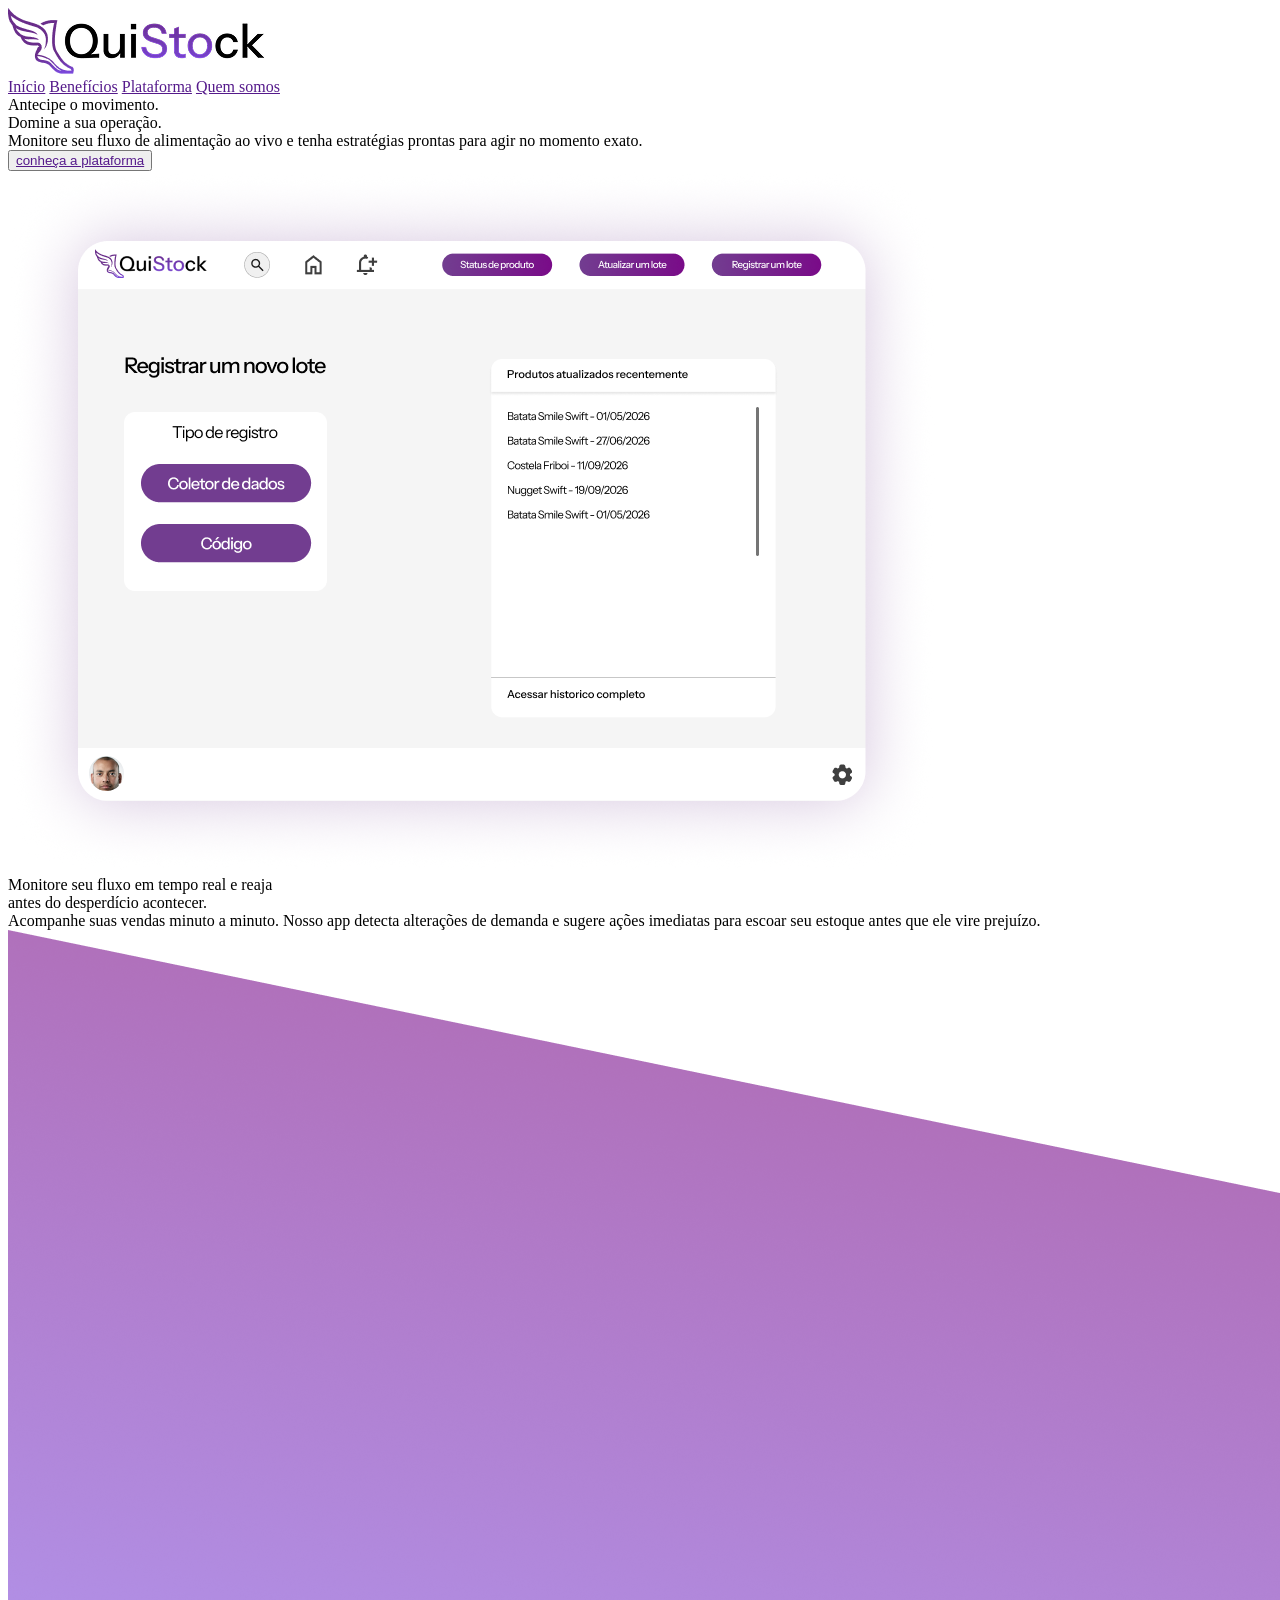
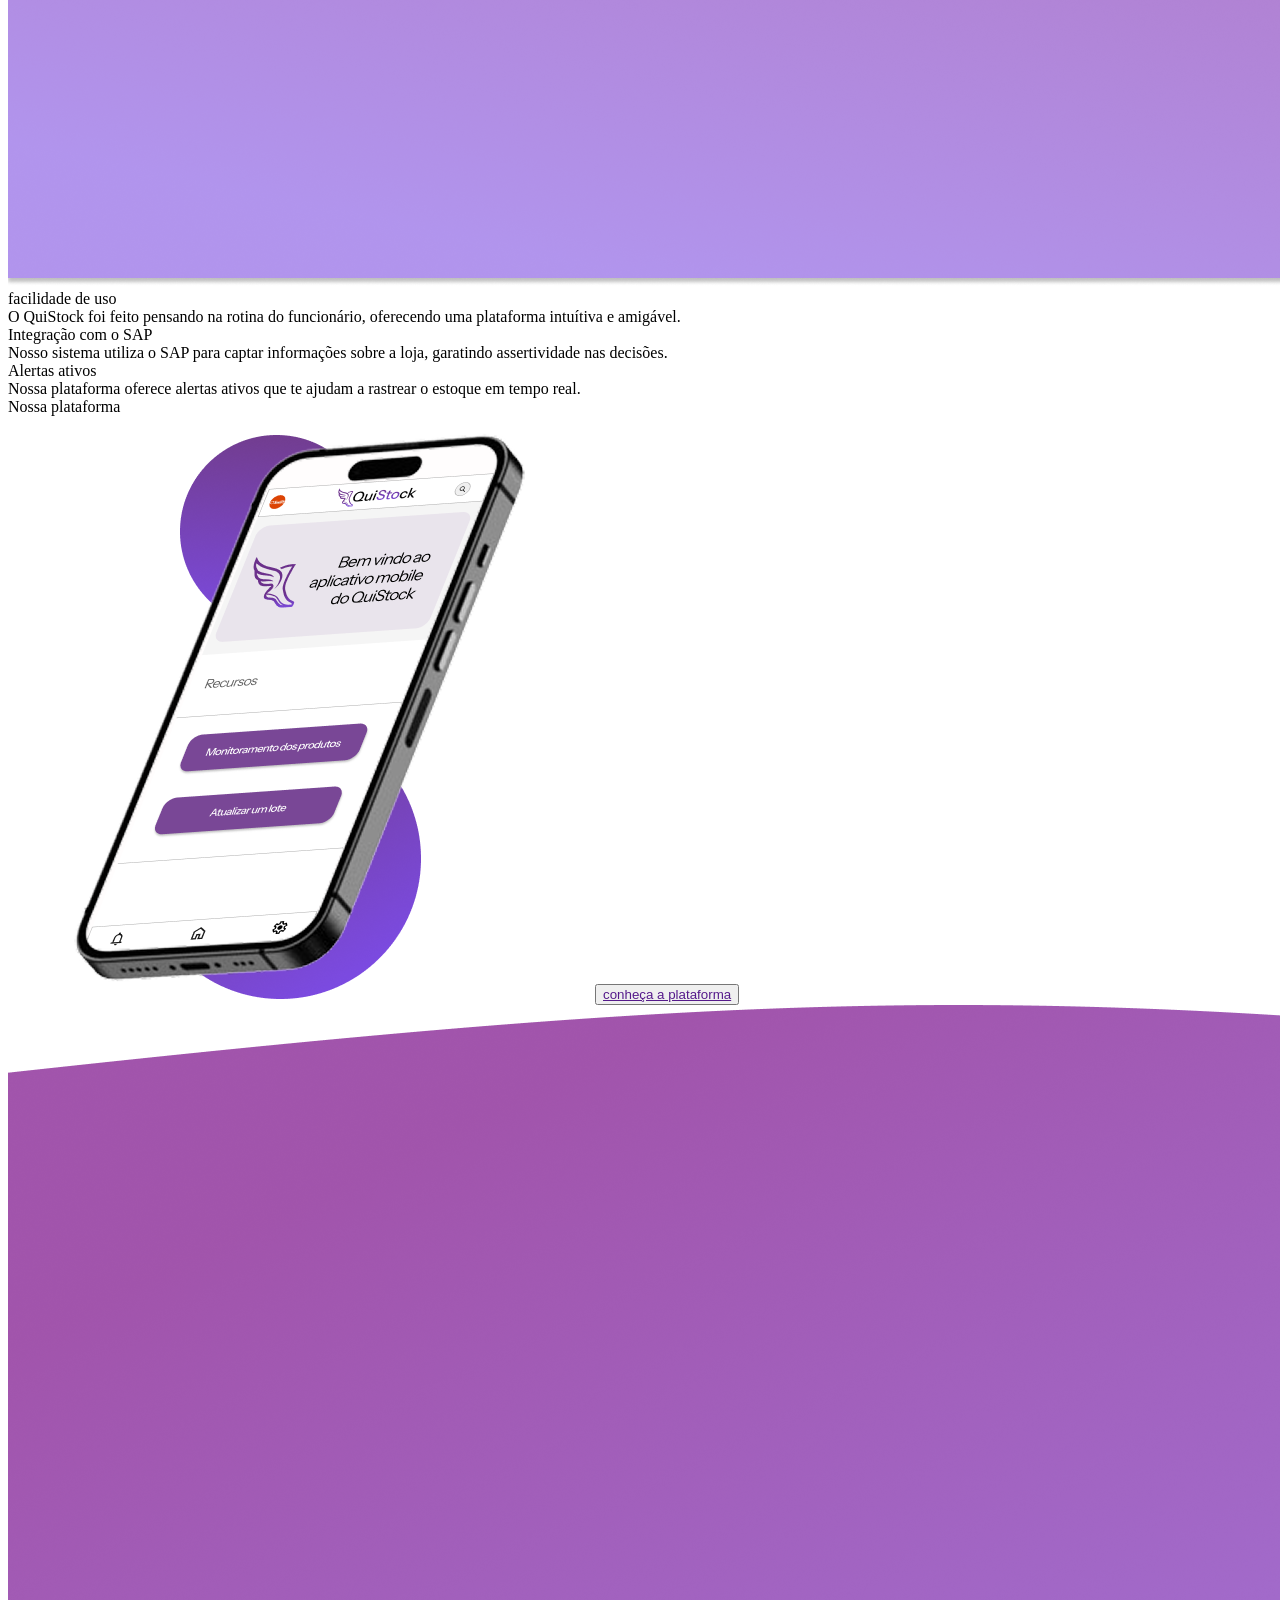
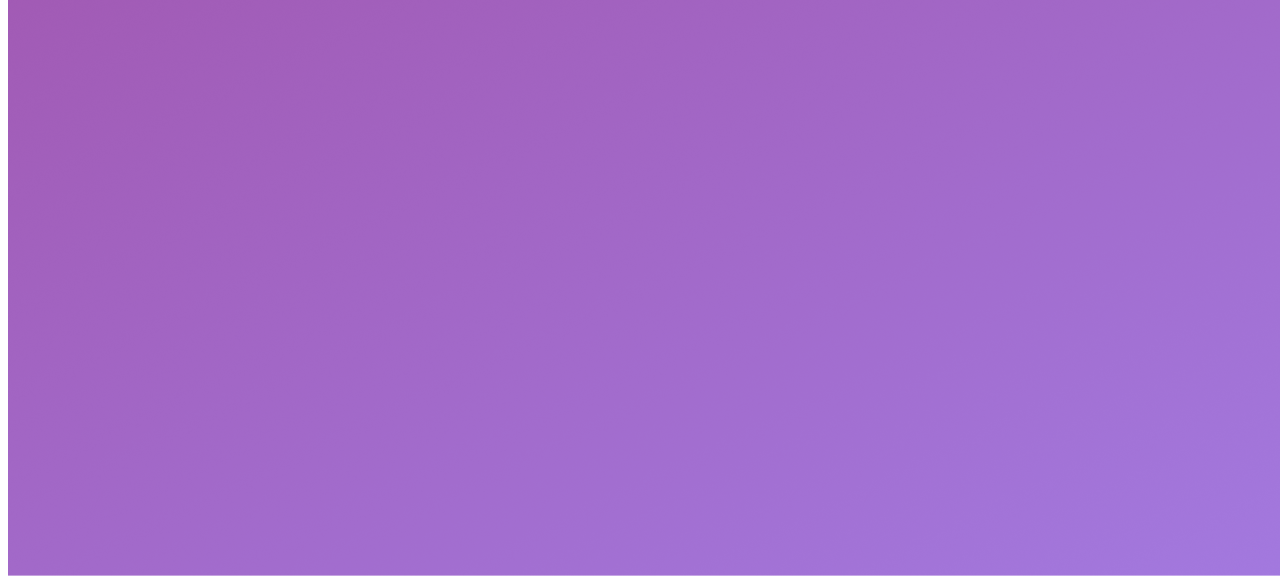
==== landingQuistock.html @ b360e312 "landingPage" ====
<!DOCTYPE html>
<html lang="en">
<head>
  <meta charset="UTF-8">
  <meta name="viewport" content="width=device-width, initial-scale=1.0">
  <title>QuiStock</title>
  <link rel="icon" type = "image/png" href="assets/Union 11 1.png">

  <link href="https://fonts.googleapis.com/css2?family=Instrument+Sans:ital,wght@0,400..700;1,400..700&display=swap" rel="stylesheet">
  <link rel="stylesheet" href="pedro.css">
</head>
<body>
  <header>
    <div><img src="assets/Group 35.png" alt="" id = "logo"></div>
    <nav id = "botoes">
        <a href="">Início</a>
        <a href="">Benefícios</a>
        <a href="">Plataforma</a>
        <a href="">Quem somos</a>
    </nav>
  </header>
  <main>
    <div id = "hero">
    <div id ="fraseMain">
    Antecipe o movimento.<div id = "domine">Domine a sua operação.</div>
    </div>
    <div id = "textoApoio">
    Monitore seu fluxo de alimentação ao vivo e tenha estratégias prontas para agir no momento exato.
    </div>
    <button id ="cta"><a href="">conheça a plataforma</a>
      </button>
    <div>
    </div>
    <img src="assets/Desktop - 11.png" alt="oi" id = "oi">
  </div>
  <div id = "monitore">
    Monitore seu fluxo em tempo real e reaja <div id = "antes">antes do desperdício acontecer.</div>
  </div>
  <div id = "textoMonitore">
    Acompanhe suas vendas minuto a minuto. Nosso app detecta alterações de demanda e sugere ações imediatas para escoar seu estoque antes que ele vire prejuízo.
  </div>
  <div id="fundinho">
    <img src="assets/Rectangle 71.png" alt="">
  </div>
  <div id="tudo">
    <div class="externo">
      <div class="interno2">
        facilidade de uso
      </div>
      <div class="interno">
        O QuiStock foi feito pensando na rotina do funcionário, oferecendo uma plataforma intuítiva e amigável.
      </div>
    </div>

    <div class="externo">
      <div class="interno2">
        Integração com o SAP
      </div>
      <div class="interno">
        Nosso sistema utiliza o SAP para captar informações sobre a loja, garatindo assertividade nas decisões.
      </div>
    </div>

    <div class="externo">
      <div class="interno2">
        Alertas ativos
      </div>
      <div class="interno">
        Nossa plataforma oferece alertas ativos que te ajudam a rastrear o estoque em tempo real.
      </div>
    </div>
  </div>
  <div id="plat">
    Nossa plataforma
  </div>
  <img src="assets/Group 36.png" alt="oi" id = "celular">
  <button id ="cta1"><a href="">conheça a plataforma</a>
      </button>
  <div id = "fundoquemsomos">
    <img src= "assets/Rectangle 70.png" alt="">
  </div>
  </main>
</body>
</html>
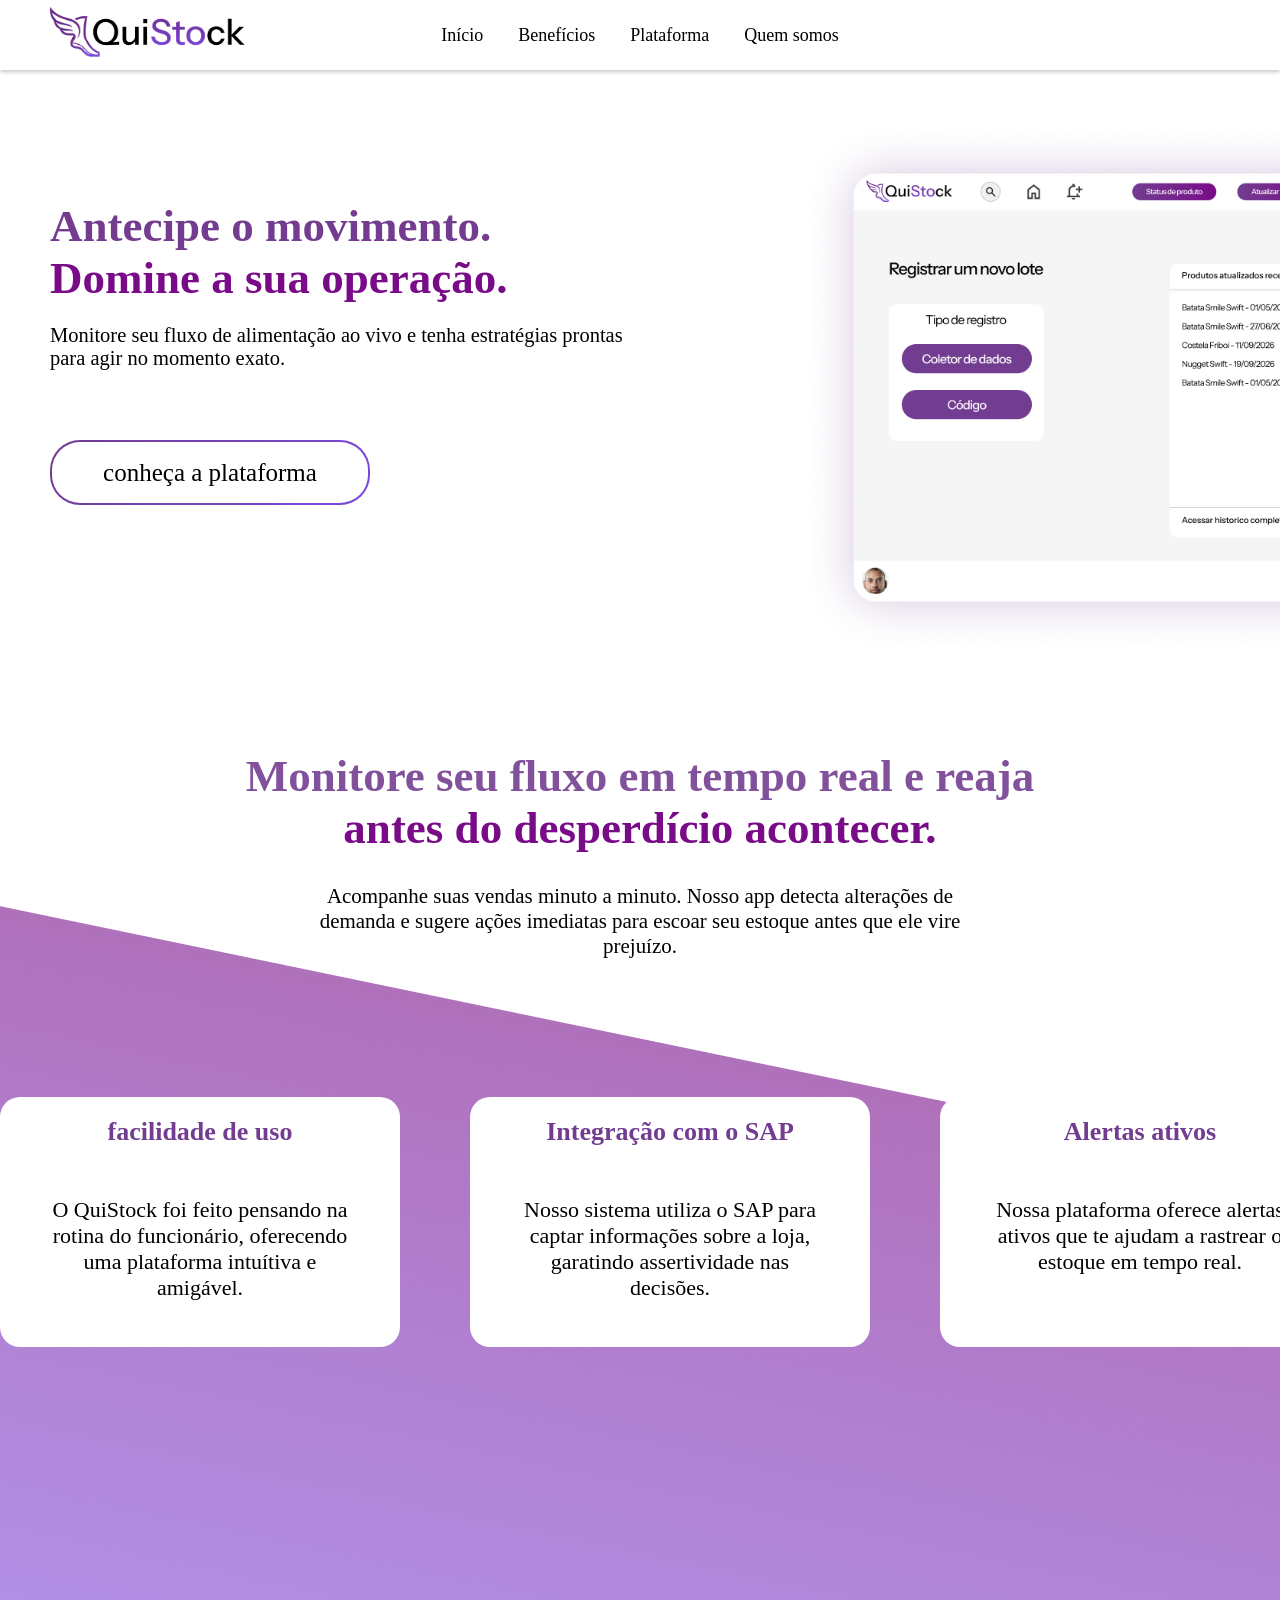
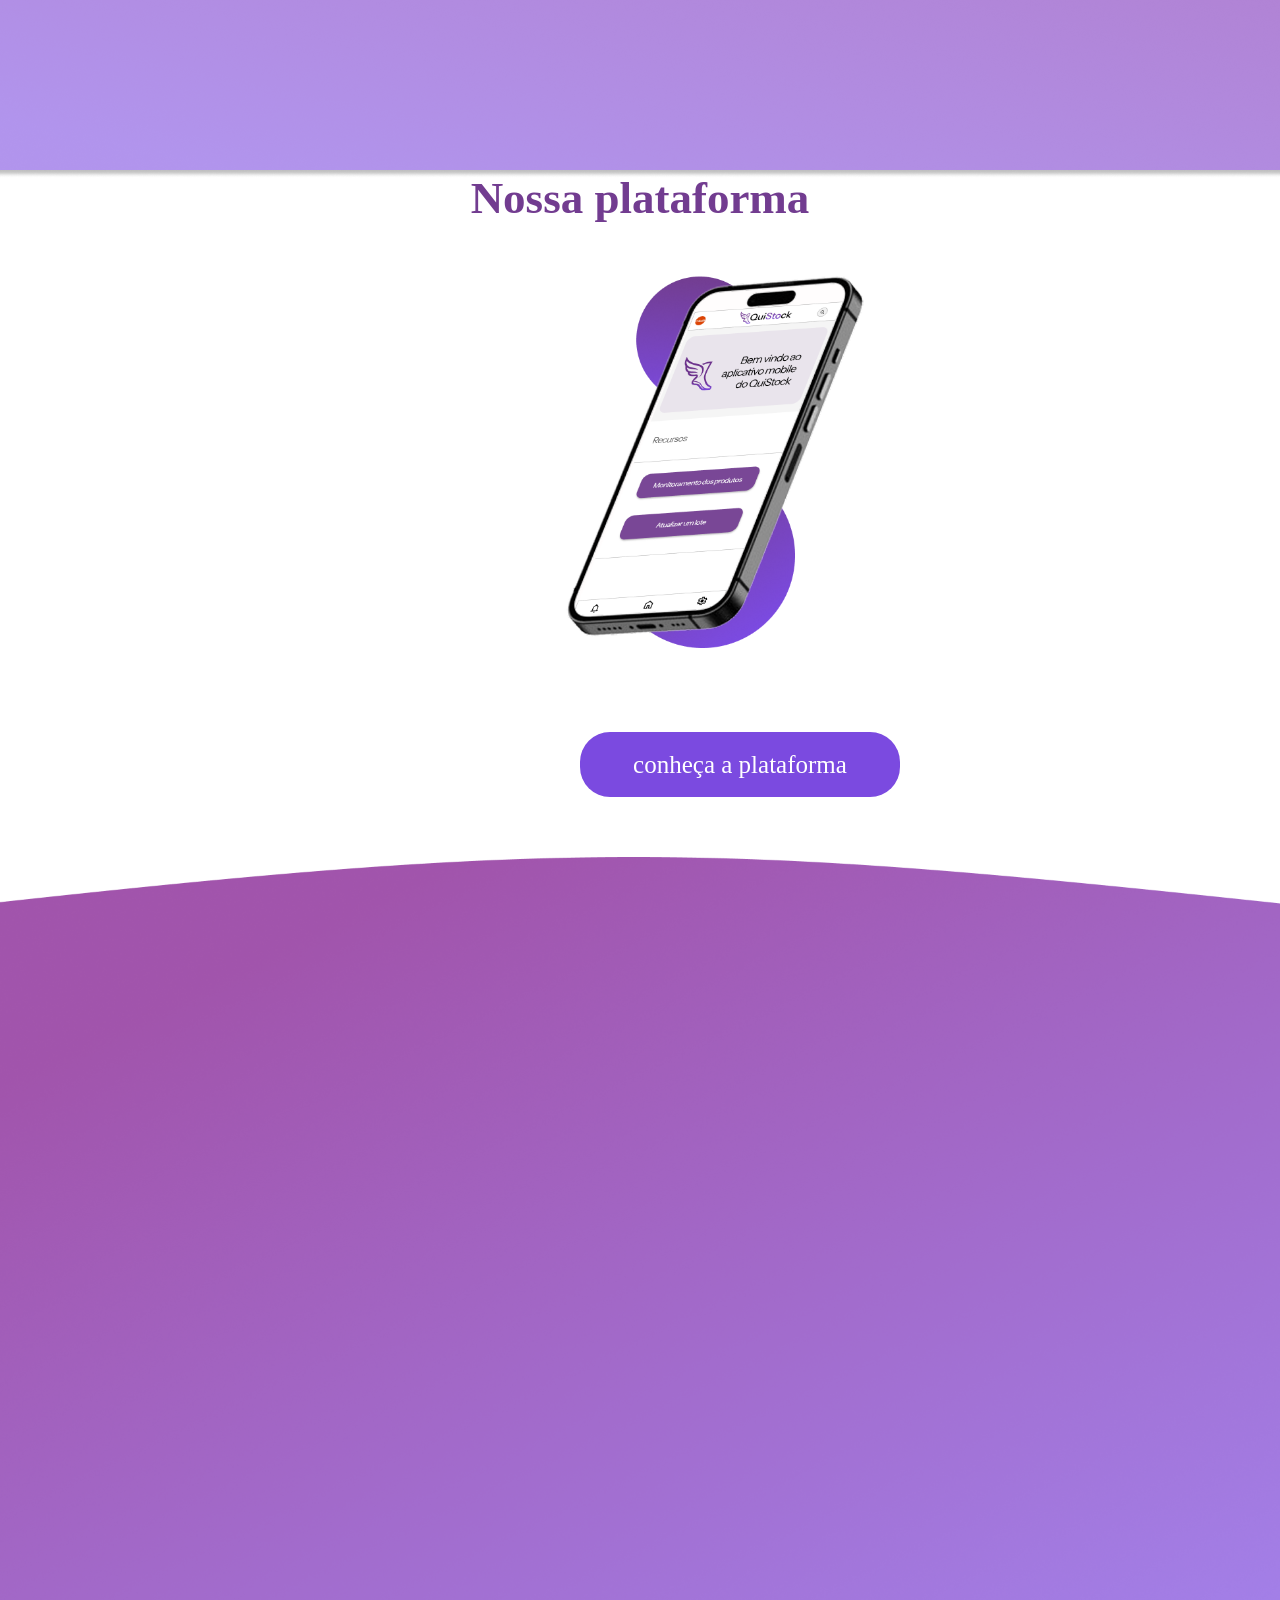
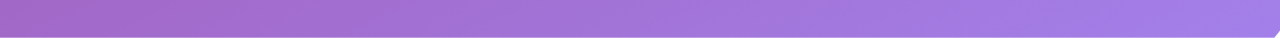
==== commit e7d6671d: "Landing Page" ====
--- a/landingQuistock.html
+++ b/landingQuistock.html
@@ -7,7 +7,7 @@
   <link rel="icon" type = "image/png" href="assets/Union 11 1.png">
 
   <link href="https://fonts.googleapis.com/css2?family=Instrument+Sans:ital,wght@0,400..700;1,400..700&display=swap" rel="stylesheet">
-  <link rel="stylesheet" href="pedro.css">
+  <link rel="stylesheet" href="landingQuistock.css">
 </head>
 <body>
   <header>
@@ -80,5 +80,6 @@
     <img src= "assets/Rectangle 70.png" alt="">
   </div>
   </main>
+  
 </body>
 </html>
--- a/landingQuistock.css
+++ b/landingQuistock.css
@@ -0,0 +1,203 @@
+:root {
+    --roxo-sujinho: #fdfaff;
+}
+
+*{
+    font-family: "Instrument Sans", "Inter";
+    font-kerning: normal;
+    letter-spacing: 0.0em;
+}
+
+body{
+    margin: 0;
+    background-color: var(--roxo-sujinhpo);
+}
+
+#tudo{
+    padding-top: 163px;
+    display: flex;
+    justify-content: space-between;
+    height: 200px;
+    width: 1340px;
+    align-items: center;
+    margin: 0 auto;
+}
+
+.externo{
+    box-sizing: border-box;
+    background-color: #fff;
+    height: 250px;
+    width: 400px;
+    border-radius: 20px;
+}
+.interno{
+    padding-top: 50px;
+    padding-left: 50px;
+    font-size: 22px;
+    text-align: center;
+    width: 300px
+}
+.interno2{
+    margin-top: 20px;
+    font-size: 26px;
+    font-weight: bold;
+    color: #723c90;
+    text-align: center;
+    top:30px;
+}
+#fraseMain{
+    font-size: 45px;
+    font-weight: 600;
+    margin-left: 50px;
+    margin-top: 200px;
+    text-align: start;
+    width: 680px;
+    
+    color: #733c90;
+}
+#domine{
+        color: #790B88;
+        font-style: normal;
+        font-size: 45px;
+        font-weight: 600;
+}
+#textoApoio{
+    padding-left: 50px;
+    padding-top: 20px;
+    font-size: 20.5px;
+    text-align: start;
+    width: 590px;
+}
+#oi{
+    box-sizing: border-box;
+    margin-top: -385px;
+    margin-left: 800px;
+    width: 710px;
+}
+header{
+    background-color: #fff;
+    position: fixed;
+    top: 0px;
+    left: 0px;
+    width: 100%;
+    height: 70px;
+    box-shadow: 0px 2px 4px #00000038;
+}
+main{
+    margin-top: 70px;
+}
+#cta{
+    margin-left: 50px;
+    margin-top: 70px;
+    border: 2px solid transparent;
+    background:
+        linear-gradient(white, white) padding-box,
+        linear-gradient(135deg, #723c90, #7B4AE0) border-box;
+    border-radius: 30px;
+    height: 65px;
+    width: 320px;
+    font-size: 25px;
+    transition: 500ms ease-in-out;
+}
+#logo{
+    display: flex;
+    position: absolute;
+    top: 10%;
+    justify-content: center;
+    margin-left: 50px;
+    height: 50px;
+}
+#botoes{
+    display: flex;
+    justify-content: center;
+    align-items: center;
+    height:100%;
+    margin: 0 auto;
+    gap: 35px;
+    font-size: 18px;
+}
+#botoes a{
+    text-decoration: none;
+    color: black;
+    font-weight: 500;
+}
+#monitore{
+    width: 900px;
+    font-size: 45px;
+    margin: auto;
+    text-align: center;
+    margin-top: 90px;
+    font-weight: 600;
+    color: #733c90e4;
+    font-weight: 600;
+}
+#antes{
+    font-weight: 600;
+    color: #790B88;
+}
+#textoMonitore{
+    display: flex;
+    width: 700px;
+    font-size: 2cap;
+    margin: auto;
+    text-align: center;
+    margin-top: 30px;
+    font-weight: medium;
+    color: #000000;
+}
+#cta:hover{
+    transition: 500ms ease-in-out;
+    background: linear-gradient(to right, #723c90, #7B4AE0);
+    color: #fff;
+}
+#cta a{
+    text-decoration: none;
+    color: #000000;
+}
+#fundinho{
+    display: flex;
+    position: absolute;
+    top: 900px;
+    width: 1105px;
+    height: 800px;
+    align-items: center;
+    justify-content: center;
+    z-index: -1;
+}
+#plat{
+    display: flex;
+    margin-top: 450px;
+    font-size: 45px;
+    font-weight: 600;
+    justify-content: center;
+    align-items: center;
+    color: #723c90;
+}
+#celular{
+    margin-left: 522.5px ;
+    width: 30%;
+    margin-top: 40px;
+}
+#cta1{
+    margin-left: 580px;
+    margin-top: 80px;
+    border: 2px solid transparent;
+    background-color:#7B4AE0;
+    border-radius: 30px;
+    height: 65px;
+    width: 320px;
+    font-size: 25px;
+    transition: 500ms ease-in-out;
+} 
+#cta1 a{
+    color: #fff;
+    text-decoration: none;
+}
+#fundoquemsomos img{
+    display: block;
+    position: absolute;
+    width: 100%;
+    margin-top: 60px;
+    justify-content: center;
+    z-index: -1;
+}
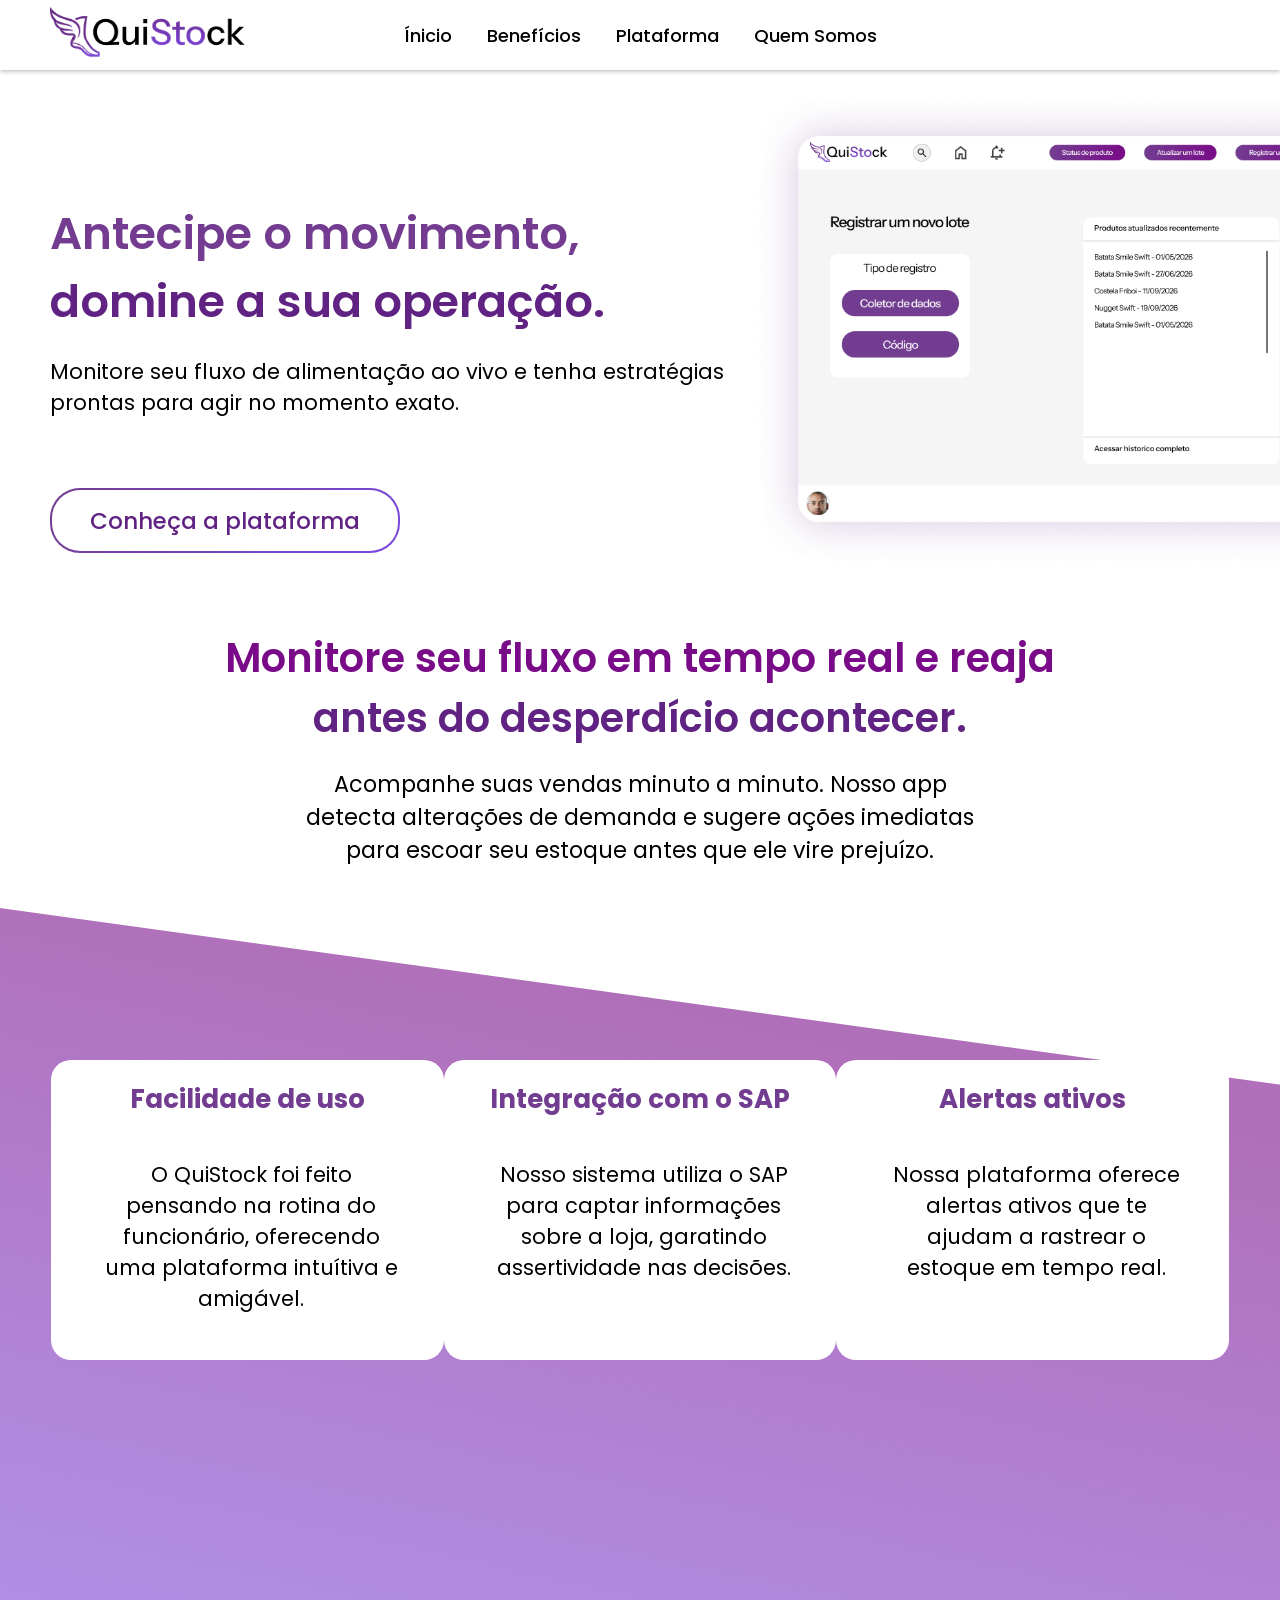
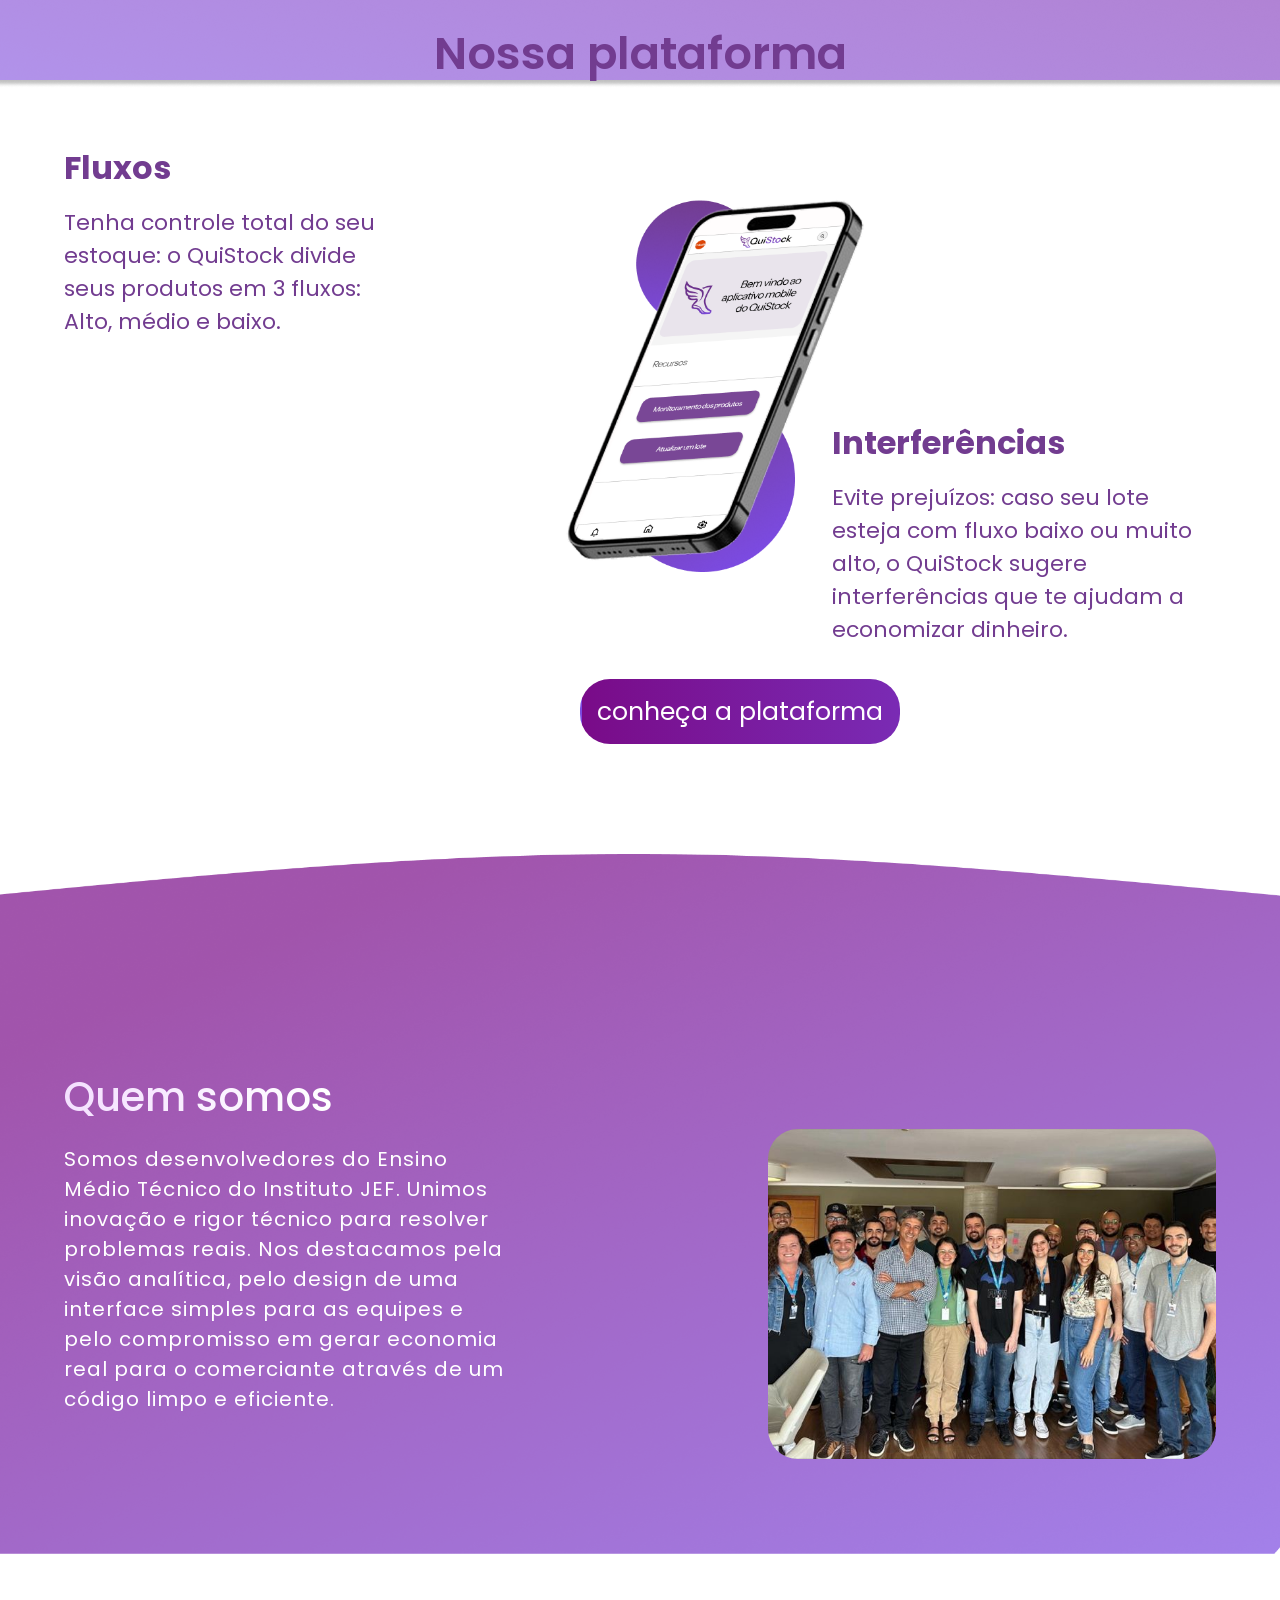
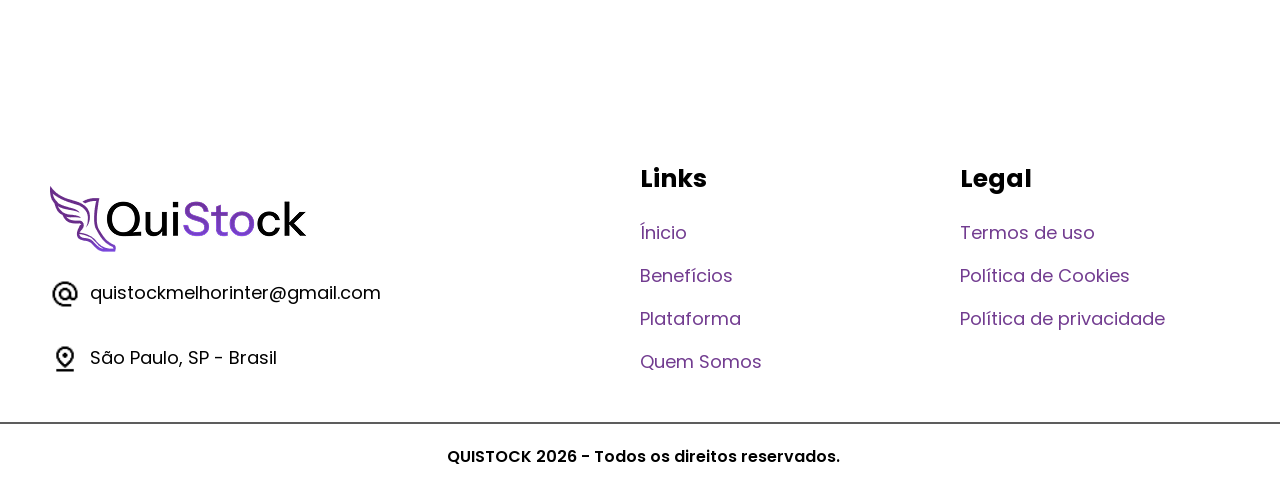
==== commit d49c9691: "empurrando a menina landing" ====
--- a/landingQuistock.html
+++ b/landingQuistock.html
@@ -8,44 +8,59 @@
 
   <link href="https://fonts.googleapis.com/css2?family=Instrument+Sans:ital,wght@0,400..700;1,400..700&display=swap" rel="stylesheet">
   <link rel="stylesheet" href="landingQuistock.css">
+
+  <link rel="preconnect" href="https://fonts.googleapis.com">
+<link rel="preconnect" href="https://fonts.gstatic.com" crossorigin>
+<link href="https://fonts.googleapis.com/css2?family=Instrument+Sans:ital,wght@0,400..700;1,400..700&family=Poppins:ital,wght@0,100;0,200;0,300;0,400;0,500;0,600;0,700;0,800;0,900;1,100;1,200;1,300;1,400;1,500;1,600;1,700;1,800;1,900&display=swap" rel="stylesheet">
 </head>
+
 <body>
+
   <header>
+
     <div><img src="assets/Group 35.png" alt="" id = "logo"></div>
+
     <nav id = "botoes">
-        <a href="">Início</a>
-        <a href="">Benefícios</a>
-        <a href="">Plataforma</a>
-        <a href="">Quem somos</a>
+      
+      <a href="#">Ínicio</a>
+      <a href="#textoMonitore">Benefícios</a>
+      <a href="#celular">Plataforma</a>
+      <a href="#texto_quemSomos">Quem Somos</a>
+    
     </nav>
   </header>
+
   <main>
-    <div id = "hero">
+
     <div id ="fraseMain">
-    Antecipe o movimento.<div id = "domine">Domine a sua operação.</div>
+      Antecipe o movimento,
+      <span class = "span">
+        domine a sua operação.
+      </span>
     </div>
-    <div id = "textoApoio">
-    Monitore seu fluxo de alimentação ao vivo e tenha estratégias prontas para agir no momento exato.
-    </div>
-    <button id ="cta"><a href="">conheça a plataforma</a>
-      </button>
-    <div>
-    </div>
-    <img src="assets/Desktop - 11.png" alt="oi" id = "oi">
+    
+    <div id = "textoApoio"> Monitore seu fluxo de alimentação ao vivo e tenha estratégias prontas para agir no momento exato.
+    <a href="#"><button id = "cta">Conheça a plataforma</button></a> </div>
+
+    <img src="assets/Desktop - 11.png" alt="oi" id = "img_main">
   </div>
+
   <div id = "monitore">
-    Monitore seu fluxo em tempo real e reaja <div id = "antes">antes do desperdício acontecer.</div>
+    Monitore seu fluxo em tempo real e reaja <span class = "span">antes do desperdício acontecer.</span>
   </div>
+
   <div id = "textoMonitore">
     Acompanhe suas vendas minuto a minuto. Nosso app detecta alterações de demanda e sugere ações imediatas para escoar seu estoque antes que ele vire prejuízo.
   </div>
+
   <div id="fundinho">
     <img src="assets/Rectangle 71.png" alt="">
   </div>
-  <div id="tudo">
+
+  <div id="tudo_caixas">
     <div class="externo">
       <div class="interno2">
-        facilidade de uso
+        Facilidade de uso
       </div>
       <div class="interno">
         O QuiStock foi feito pensando na rotina do funcionário, oferecendo uma plataforma intuítiva e amigável.
@@ -70,16 +85,85 @@
       </div>
     </div>
   </div>
+
   <div id="plat">
     Nossa plataforma
   </div>
-  <img src="assets/Group 36.png" alt="oi" id = "celular">
-  <button id ="cta1"><a href="">conheça a plataforma</a>
-      </button>
+
+  <img src="assets/Group 36.png" alt="celular" id = "celular">
+
+  <button id ="cta1"><a href="#">conheça a plataforma</a></button>
+
+  <div class = "textos_plat">
+
+    <h2>Fluxos</h2>
+
+    <h4>Tenha controle total do seu estoque: o QuiStock divide seus produtos em 3 fluxos: Alto, médio e baixo.</h4>
+
+  </div>
+
+  <div class = "textos_plat2">
+
+    <h2>Interferências</h2>
+    
+    <h4>Evite prejuízos: caso seu lote esteja com fluxo baixo ou muito alto, o QuiStock sugere interferências que te ajudam a economizar dinheiro.<h4>
+  </div>
+
   <div id = "fundoquemsomos">
     <img src= "assets/Rectangle 70.png" alt="">
   </div>
+
+  <div id = "texto_quemSomos">
+    <h2>Quem somos</h2>
+
+    <h4>Somos desenvolvedores do Ensino Médio Técnico do Instituto JEF. Unimos inovação e rigor técnico para resolver problemas reais. Nos destacamos pela visão analítica, pelo design de uma interface simples para as equipes e pelo compromisso em gerar economia real para o comerciante através de um código limpo e eficiente.</h4>
+
+  </div>
+
+  <img src="assets/Captura de tela 2026-03-02 100912 1.png" alt="imagem quem somos" id = "img_quemsomos">
+
   </main>
+
+  <footer>
+
+    <img src="assets/Group 35.png" alt = "aqui" id = "logo1">
+    
+    <div id = "email_pin">
+
+      <img src="assets/alternate_email_24dp_00000_FILL0_wght400_GRAD0_opsz24.png" alt="email">
+
+      <p>quistockmelhorinter@gmail.com</p>
+      
+      <img src="assets/pin_drop_24dp_00000_FILL0_wght400_GRAD0_opsz24.png" alt="pin"> 
+      
+      <p>São Paulo, SP - Brasil</p>
+
+    </div>
   
+    <nav id = "links">
+
+      <h2>Links</h2>
+
+      <a href="#">Ínicio</a>
+      <a href="#textoMonitore">Benefícios</a>
+      <a href="#celular">Plataforma</a>
+      <a href="#texto_quemSomos">Quem Somos</a>
+    
+    </nav>
+
+    <nav id = "legal">
+
+      <h2>Legal</h2>
+
+      <a href="">Termos de uso</a>
+      <a href="">Política de Cookies</a>
+      <a href="">Política de privacidade</a>
+    </nav>
+
+    <div id = "direitos">
+      QUISTOCK 2026 - Todos os direitos reservados.
+    </div>
+  </footer>
+
 </body>
 </html>
--- a/landingQuistock.css
+++ b/landingQuistock.css
@@ -1,42 +1,51 @@
 :root {
-    --roxo-sujinho: #fdfaff;
+    --roxo-sujinho: #ffffff;
 }
 
 *{
-    font-family: "Instrument Sans", "Inter";
+    font-family: Poppins;
     font-kerning: normal;
     letter-spacing: 0.0em;
+    /*outline: 1px solid red;*/
+    
 }
 
 body{
+    background-color: var(--roxo-sujinho);
     margin: 0;
-    background-color: var(--roxo-sujinhpo);
-}
-
-#tudo{
+}
+
+#tudo_caixas{
     padding-top: 163px;
     display: flex;
     justify-content: space-between;
     height: 200px;
-    width: 1340px;
-    align-items: center;
-    margin: 0 auto;
+    width: 92%;
+    align-items: center;
+    margin-top: 80px;
+    margin-left: auto;
+    margin-right: auto;
 }
 
 .externo{
     box-sizing: border-box;
     background-color: #fff;
-    height: 250px;
+    height: 300px;
     width: 400px;
     border-radius: 20px;
 }
+
 .interno{
-    padding-top: 50px;
+    display: flex;
+    margin-top: 40px;
     padding-left: 50px;
-    font-size: 22px;
+    font-size: 21px;
     text-align: center;
-    width: 300px
-}
+    align-items: center;
+    width: 300px;
+    justify-content: space-between;
+}
+
 .interno2{
     margin-top: 20px;
     font-size: 26px;
@@ -45,6 +54,7 @@
     text-align: center;
     top:30px;
 }
+
 #fraseMain{
     font-size: 45px;
     font-weight: 600;
@@ -55,39 +65,46 @@
     
     color: #733c90;
 }
+
 #domine{
         color: #790B88;
         font-style: normal;
         font-size: 45px;
         font-weight: 600;
 }
+
 #textoApoio{
     padding-left: 50px;
     padding-top: 20px;
-    font-size: 20.5px;
+    font-size: 21px;
+    font-weight: 400;
     text-align: start;
-    width: 590px;
-}
-#oi{
+    width: 700px;
+}
+
+#img_main{
     box-sizing: border-box;
-    margin-top: -385px;
-    margin-left: 800px;
-    width: 710px;
-}
+    margin-top: -470px;
+    margin-left: 750px;
+    width: 50%;
+}
+
 header{
     background-color: #fff;
     position: fixed;
+    z-index: 3;
     top: 0px;
     left: 0px;
     width: 100%;
     height: 70px;
     box-shadow: 0px 2px 4px #00000038;
 }
+
 main{
     margin-top: 70px;
 }
+
 #cta{
-    margin-left: 50px;
     margin-top: 70px;
     border: 2px solid transparent;
     background:
@@ -95,10 +112,31 @@
         linear-gradient(135deg, #723c90, #7B4AE0) border-box;
     border-radius: 30px;
     height: 65px;
-    width: 320px;
-    font-size: 25px;
+    width: 350px;
+    font-size: 23px;
+    font-weight: 500;
+    color: #612383;
     transition: 500ms ease-in-out;
 }
+
+#monitore{
+    display: flex;
+    color: #790B88;
+    font-style: normal;
+    font-size: 40px;
+    font-weight: 600;
+    width: 70%;
+    justify-content: center;
+    flex-direction: column;
+    align-items: center;
+    margin-left: 15%;
+    margin-top: 50px;
+}
+
+.span{
+    color: #612383;
+}
+
 #logo{
     display: flex;
     position: absolute;
@@ -107,6 +145,7 @@
     margin-left: 50px;
     height: 50px;
 }
+
 #botoes{
     display: flex;
     justify-content: center;
@@ -116,13 +155,20 @@
     gap: 35px;
     font-size: 18px;
 }
+
 #botoes a{
     text-decoration: none;
     color: black;
     font-weight: 500;
 }
-#monitore{
-    width: 900px;
+
+#botoes a:hover{
+    color: #7B4AE0;
+    transition: 500ms ease-in;
+}
+
+#spam{
+    width: 1000px;
     font-size: 45px;
     margin: auto;
     text-align: center;
@@ -131,73 +177,247 @@
     color: #733c90e4;
     font-weight: 600;
 }
+
 #antes{
     font-weight: 600;
     color: #790B88;
 }
+
 #textoMonitore{
     display: flex;
     width: 700px;
     font-size: 2cap;
     margin: auto;
     text-align: center;
-    margin-top: 30px;
+    margin-top: 20px;
     font-weight: medium;
     color: #000000;
-}
+    scroll-margin-top: 250px;
+}
+
 #cta:hover{
-    transition: 500ms ease-in-out;
+    transition: 500ms;
     background: linear-gradient(to right, #723c90, #7B4AE0);
     color: #fff;
 }
+
 #cta a{
     text-decoration: none;
     color: #000000;
 }
+
 #fundinho{
     display: flex;
     position: absolute;
-    top: 900px;
-    width: 1105px;
-    height: 800px;
+    top: 920px;
+    width: 1122px;
+    height: 700px;
     align-items: center;
     justify-content: center;
     z-index: -1;
 }
+
 #plat{
     display: flex;
-    margin-top: 450px;
+    margin-top: 310px;
     font-size: 45px;
     font-weight: 600;
     justify-content: center;
-    align-items: center;
     color: #723c90;
 }
+
 #celular{
     margin-left: 522.5px ;
     width: 30%;
-    margin-top: 40px;
-}
+    margin-top: 100px;
+    scroll-margin-top: 250px;
+}
+
 #cta1{
+    position: relative;
+    z-index: 1;
+    overflow: hidden;
     margin-left: 580px;
-    margin-top: 80px;
+    margin-top: 100px;
     border: 2px solid transparent;
-    background-color:#7B4AE0;
+    background: linear-gradient(to right, #790B88, #7B4AE0);
     border-radius: 30px;
     height: 65px;
     width: 320px;
     font-size: 25px;
-    transition: 500ms ease-in-out;
-} 
+    background-size: 200% auto;
+}
+
+#cta1::before {
+    content: "";
+    position: absolute;
+    top: 0; left: 0; width: 100%; height: 100%;
+    background: linear-gradient(to right, #7B4AE0, #790B88); /* Cor Invertida para o Hover */
+    opacity: 0; /* Começa invisível */
+    z-index: -1;
+    transition: opacity 500ms ease-in-out; /* Transição de opacidade funciona perfeitamente! */
+}
+
+#cta1:hover::before {
+    opacity: 1; /* Fica visível suavemente */
+}
+
 #cta1 a{
     color: #fff;
     text-decoration: none;
 }
+
 #fundoquemsomos img{
-    display: block;
+    display: flex;
     position: absolute;
+    margin-top: 120px;
+    justify-content: center;
+    z-index: -1;
     width: 100%;
-    margin-top: 60px;
-    justify-content: center;
-    z-index: -1;
-}
+    height: 700px;
+}
+
+.textos_plat{
+    display: flex;
+    flex-direction: column;
+    align-items: start;
+    width: 27%;
+    height: auto;
+    margin-left: 5%;
+    margin-top: -627px;
+    color: #723c90;
+    font-weight: 600;
+}
+.textos_plat2{
+    display: flex;
+    width: 30%;
+    height: auto;
+    flex-direction: column;
+    align-items: start;
+    margin-left: 65%;
+    margin-top: 25px;
+    color: #723c90;
+    font-weight: 600;
+}
+
+.textos_plat h4{
+    font-size: 22px;
+    font-weight: 400;
+}
+
+.textos_plat h2{
+    font-size: 32px;
+    margin-bottom: -15px;
+}
+
+
+.textos_plat2 h4{
+    font-size: 22px;
+    font-weight: 400;
+}
+
+.textos_plat2 h2{
+    margin-bottom: -15px;
+    font-size: 32px;
+}
+
+#texto_quemSomos{
+    width: 35%;
+    margin-left: 5%;
+    margin-top: 300px;
+    color: #fff;
+    scroll-margin-top: 230px;
+}
+
+#texto_quemSomos h2{
+    background: linear-gradient(to right, #F4E0FF, #fff);
+    -webkit-background-clip: text;
+    -webkit-text-fill-color:transparent;
+    display: inline-block;
+    font-size: 40px;
+    font-weight: 500;
+    margin-bottom: -25px;
+}
+
+#texto_quemSomos h4{
+    font-weight: 400;
+    font-size: 20px;
+    letter-spacing: 0.05em;
+}
+
+#img_quemsomos{
+    border-radius: 30px;
+    width: 35%;
+    margin-left: 60%;
+    margin-top: -450px;
+}
+
+footer{
+    margin-bottom: 0px;
+    margin-top: 300px;
+}
+
+
+footer nav{
+    margin-top: -250px;
+    display: flex;
+    flex-direction: column;
+    gap: 16px;
+    font-size: larger;
+}
+footer nav h2{
+    margin-bottom: 5px;
+    font-size: 25px;
+
+}
+footer nav a{
+    color: #723c90;
+    text-decoration: none;
+    font-size: 18px;
+}
+
+#links{
+    margin-left: 50%;
+}
+
+#legal{
+    margin-top: -235px;
+    margin-left: 75%;
+
+}
+
+footer img{
+    margin-left: 50px;
+}
+
+#logo1{
+    margin-top: 20px;
+}
+
+#email_pin{
+    display: flex;
+    flex-direction: column;
+}
+
+#email_pin img{
+    width: 30px;
+    margin-top: 20px;
+}
+
+#email_pin p{
+    margin-left: 90px;
+    margin-top: -30px;
+    font-size: 18px;
+    font-weight: 400;
+}
+
+#direitos{
+    display: flex;
+    align-items: center;
+    justify-content: center;
+    width: 97.35%;
+    border-top: 2px solid #5d5d5d;
+    margin-top: 90px;
+    padding: 20px;
+    font-weight: 600;
+}
